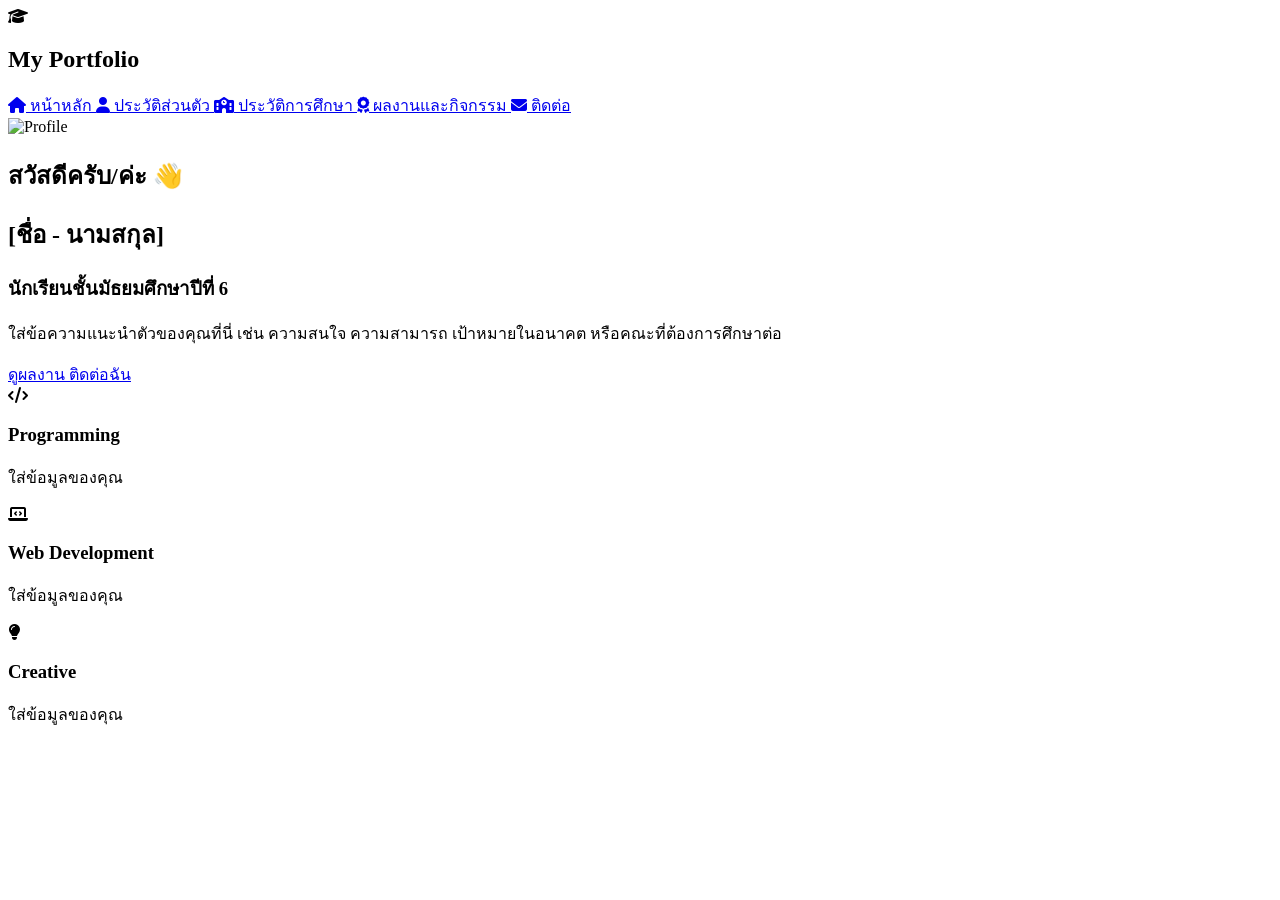
==== index.html @ 2b727867 "Update index.html" ====
<!DOCTYPE html>
<html lang="th">

<head>
    <meta charset="UTF-8">
    <meta name="viewport" content="width=device-width, initial-scale=1.0">

    <title>Portfolio | Home</title>

    <!-- Font ภาษาไทย -->
    <link href="https://fonts.googleapis.com/css2?family=Kanit:wght@300;400;500;700&display=swap" rel="stylesheet">

    <!-- Icon -->
    <link rel="stylesheet"
    href="https://cdnjs.cloudflare.com/ajax/libs/font-awesome/6.5.2/css/all.min.css">

    <!-- CSS -->
    <link rel="stylesheet" href="css/style.css">

</head>


<body>


<!-- พื้นหลังตัวเลข Animation -->
<div class="background-number"></div>



<!-- เมนูด้านซ้าย -->

<aside class="sidebar">


    <div class="logo">

        <i class="fa-solid fa-graduation-cap"></i>

        <h2>My Portfolio</h2>

    </div>



    <nav>


        <a href="index.html" class="active">

            <i class="fa-solid fa-house"></i>

            หน้าหลัก

        </a>



        <a href="profile.html">

            <i class="fa-solid fa-user"></i>

            ประวัติส่วนตัว

        </a>



        <a href="education.html">

            <i class="fa-solid fa-school"></i>

            ประวัติการศึกษา

        </a>



        <a href="portfolio.html">

            <i class="fa-solid fa-award"></i>

            ผลงานและกิจกรรม

        </a>



        <a href="contact.html">

            <i class="fa-solid fa-envelope"></i>

            ติดต่อ

        </a>


    </nav>


</aside>





<!-- เนื้อหาหลัก -->

<main class="content">



<section class="home">


<div class="profile-image">


<img src="images/profile.jpg"
alt="Profile">


</div>





<div class="intro">


<h1>
สวัสดีครับ/ค่ะ 👋
</h1>



<h2>
[ชื่อ - นามสกุล]
</h2>



<h3>
นักเรียนชั้นมัธยมศึกษาปีที่ 6
</h3>



<p>

ใส่ข้อความแนะนำตัวของคุณที่นี่

เช่น ความสนใจ ความสามารถ

เป้าหมายในอนาคต หรือคณะที่ต้องการศึกษาต่อ

</p>



<div class="button">


<a href="portfolio.html">
ดูผลงาน
</a>


<a href="contact.html">
ติดต่อฉัน
</a>


</div>


</div>


</section>






<section class="cards">



<div class="card">


<i class="fa-solid fa-code"></i>


<h3>
Programming
</h3>


<p>
ใส่ข้อมูลของคุณ
</p>


</div>





<div class="card">


<i class="fa-solid fa-laptop-code"></i>


<h3>
Web Development
</h3>


<p>
ใส่ข้อมูลของคุณ
</p>


</div>





<div class="card">


<i class="fa-solid fa-lightbulb"></i>


<h3>
Creative
</h3>


<p>
ใส่ข้อมูลของคุณ
</p>


</div>



</section>



</main>



<script src="js/script.js"></script>


</body>

</html>
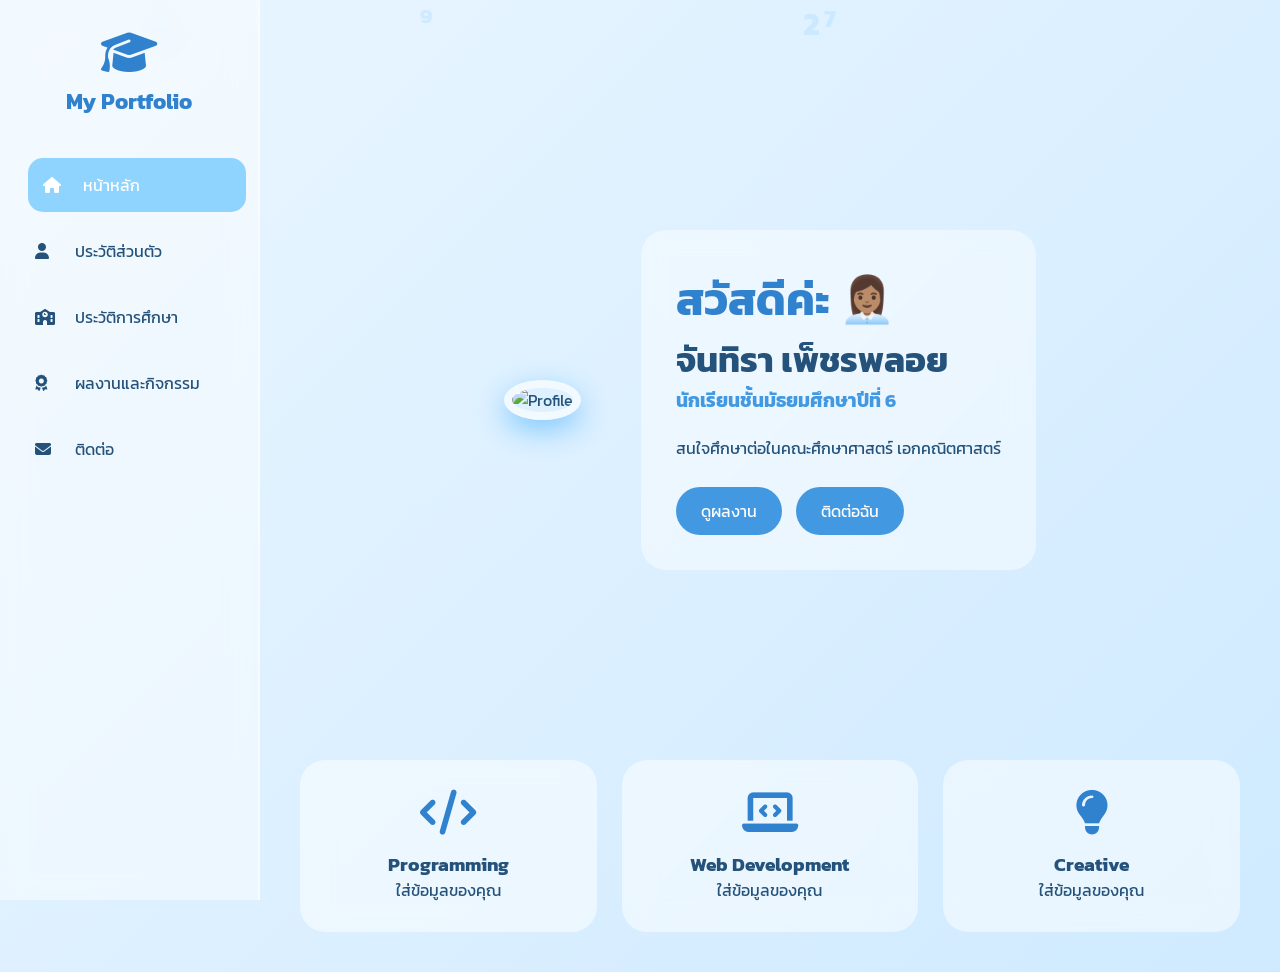
==== commit c8850e25: "Update index.html" ====
--- a/index.html
+++ b/index.html
@@ -130,13 +130,13 @@
 
 
 <h1>
-สวัสดีครับ/ค่ะ 👋
+สวัสดีค่ะ 👩🏽‍💼
 </h1>
 
 
 
 <h2>
-[ชื่อ - นามสกุล]
+จันทิรา เพ็ชรพลอย
 </h2>
 
 
@@ -149,11 +149,8 @@
 
 <p>
 
-ใส่ข้อความแนะนำตัวของคุณที่นี่
-
-เช่น ความสนใจ ความสามารถ
-
-เป้าหมายในอนาคต หรือคณะที่ต้องการศึกษาต่อ
+
+สนใจศึกษาต่อในคณะศึกษาศาสตร์ เอกคณิตศาสตร์
 
 </p>
 
--- a/css/style.css
+++ b/css/style.css
@@ -0,0 +1,795 @@
+/* =========================
+   ตั้งค่าพื้นฐานเว็บไซต์
+========================= */
+
+*{
+    margin:0;
+    padding:0;
+    box-sizing:border-box;
+    font-family:'Kanit', sans-serif;
+}
+
+
+body{
+
+    min-height:100vh;
+
+    background:
+
+    linear-gradient(
+        135deg,
+        #eaf6ff,
+        #cfeaff
+    );
+
+    color:#24527a;
+
+    overflow-x:hidden;
+
+}
+
+
+
+/* =========================
+   พื้นหลังตัวเลข
+========================= */
+
+.background-number{
+
+    position:fixed;
+
+    width:100%;
+
+    height:100%;
+
+    top:0;
+
+    left:0;
+
+    z-index:-1;
+
+    overflow:hidden;
+
+}
+
+
+
+.number{
+
+    position:absolute;
+
+    color:#5bb7ff;
+
+    opacity:0.15;
+
+    font-size:35px;
+
+    font-weight:bold;
+
+    animation:moveNumber linear infinite;
+
+}
+
+
+
+@keyframes moveNumber{
+
+
+0%{
+
+    transform:
+    translateY(100vh)
+    rotate(0deg);
+
+}
+
+
+100%{
+
+    transform:
+    translateY(-120vh)
+    rotate(360deg);
+
+}
+
+
+}
+
+
+
+/* =========================
+   Sidebar
+========================= */
+
+
+.sidebar{
+
+    position:fixed;
+
+    left:0;
+
+    top:0;
+
+    width:260px;
+
+    height:100vh;
+
+
+    background:
+
+    rgba(255,255,255,0.45);
+
+
+    backdrop-filter:blur(15px);
+
+
+    border-right:
+
+    2px solid rgba(255,255,255,0.5);
+
+
+    padding:30px 20px;
+
+
+    z-index:10;
+
+
+}
+
+
+
+.logo{
+
+    text-align:center;
+
+    color:#3182ce;
+
+    margin-bottom:40px;
+
+}
+
+
+.logo i{
+
+    font-size:45px;
+
+}
+
+
+
+.logo h2{
+
+    margin-top:10px;
+
+    font-size:22px;
+
+}
+
+
+
+
+
+/* เมนู */
+
+
+.sidebar nav a{
+
+
+    display:flex;
+
+    align-items:center;
+
+    gap:15px;
+
+
+    text-decoration:none;
+
+
+    color:#24527a;
+
+
+    padding:15px;
+
+
+    margin:12px 0;
+
+
+    border-radius:15px;
+
+
+    transition:.3s;
+
+
+}
+
+
+
+.sidebar nav a i{
+
+    width:25px;
+
+}
+
+
+
+.sidebar nav a:hover,
+
+.sidebar nav .active{
+
+
+    background:#8fd3ff;
+
+
+    color:white;
+
+
+    transform:translateX(8px);
+
+
+}
+
+
+
+/* =========================
+   เนื้อหาหลัก
+========================= */
+
+
+.content{
+
+
+    margin-left:260px;
+
+    padding:40px;
+
+
+}
+
+
+
+/* =========================
+   หน้า Home
+========================= */
+
+
+.home{
+
+
+    min-height:80vh;
+
+
+    display:flex;
+
+
+    align-items:center;
+
+
+    justify-content:center;
+
+
+    gap:60px;
+
+
+}
+
+
+
+
+.profile-image img{
+
+
+    width:260px;
+
+
+    height:260px;
+
+
+    object-fit:cover;
+
+
+    border-radius:50%;
+
+
+    border:
+
+    8px solid rgba(255,255,255,.6);
+
+
+    box-shadow:
+
+    0 10px 30px #7ec8ff;
+
+
+}
+
+
+
+.intro{
+
+
+    max-width:600px;
+
+
+    background:
+
+    rgba(255,255,255,.45);
+
+
+    padding:35px;
+
+
+    border-radius:25px;
+
+
+    backdrop-filter:blur(15px);
+
+
+}
+
+
+
+
+.intro h1{
+
+    color:#3182ce;
+
+    font-size:45px;
+
+}
+
+
+
+.intro h2{
+
+    font-size:35px;
+
+}
+
+
+
+.intro h3{
+
+    color:#4299e1;
+
+}
+
+
+
+.intro p{
+
+
+    margin-top:20px;
+
+    line-height:1.8;
+
+
+}
+
+
+
+
+
+/* =========================
+   ปุ่ม
+========================= */
+
+
+.button{
+
+
+    margin-top:25px;
+
+}
+
+
+
+.button a{
+
+
+    display:inline-block;
+
+
+    padding:12px 25px;
+
+
+    margin-right:10px;
+
+
+    border-radius:30px;
+
+
+    text-decoration:none;
+
+
+    background:#4299e1;
+
+
+    color:white;
+
+
+    transition:.3s;
+
+
+}
+
+
+
+.button a:hover{
+
+
+    background:#2b6cb0;
+
+
+    transform:translateY(-5px);
+
+
+}
+
+
+
+
+
+/* =========================
+   Card
+========================= */
+
+
+.cards{
+
+
+    display:grid;
+
+
+    grid-template-columns:
+
+    repeat(3,1fr);
+
+
+    gap:25px;
+
+
+}
+
+
+
+
+.card{
+
+
+    background:
+
+    rgba(255,255,255,.5);
+
+
+    backdrop-filter:blur(15px);
+
+
+    padding:30px;
+
+
+    border-radius:25px;
+
+
+    text-align:center;
+
+
+    transition:.3s;
+
+
+}
+
+
+
+
+.card:hover{
+
+
+    transform:
+
+    translateY(-10px);
+
+
+    box-shadow:
+
+    0 15px 30px #9ddcff;
+
+
+}
+
+
+
+.card i{
+
+
+    font-size:45px;
+
+
+    color:#3182ce;
+
+
+    margin-bottom:15px;
+
+
+}
+
+
+
+
+/* =========================
+   Responsive เบื้องต้น
+========================= */
+
+
+@media(max-width:900px){
+
+
+.sidebar{
+
+
+    width:80px;
+
+
+}
+
+
+.logo h2,
+
+.sidebar span{
+
+
+    display:none;
+
+
+}
+
+
+
+.content{
+
+
+    margin-left:80px;
+
+
+}
+
+
+
+.home{
+
+
+    flex-direction:column;
+
+
+}
+
+
+
+.cards{
+
+
+    grid-template-columns:1fr;
+
+
+}
+
+
+}
+/* ===========================
+   Portfolio
+=========================== */
+
+.portfolio-grid{
+    display:grid;
+    grid-template-columns:repeat(auto-fit,minmax(320px,1fr));
+    gap:30px;
+    margin-top:40px;
+}
+
+.portfolio-card{
+    background:rgba(255,255,255,.45);
+    backdrop-filter:blur(15px);
+    border-radius:20px;
+    overflow:hidden;
+    transition:.4s;
+    box-shadow:0 10px 30px rgba(0,0,0,.1);
+}
+
+.portfolio-card:hover{
+    transform:translateY(-10px);
+    box-shadow:0 15px 35px rgba(0,0,0,.15);
+}
+
+.portfolio-card img{
+    width:100%;
+    height:220px;
+    object-fit:cover;
+}
+
+.portfolio-text{
+    padding:20px;
+}
+
+.portfolio-text h2{
+    color:#2b6cb0;
+    margin-bottom:10px;
+}
+
+.portfolio-text p{
+    color:#555;
+    line-height:1.7;
+}
+
+.portfolio-text a{
+    display:inline-block;
+    margin-top:15px;
+    text-decoration:none;
+    background:#7ec8ff;
+    color:white;
+    padding:10px 20px;
+    border-radius:10px;
+    transition:.3s;
+}
+
+.portfolio-text a:hover{
+    background:#4aa8ff;
+}
+/* ===========================
+   Contact
+=========================== */
+
+.contact-grid{
+
+display:grid;
+
+grid-template-columns:repeat(auto-fit,minmax(250px,1fr));
+
+gap:25px;
+
+margin-top:40px;
+
+}
+
+
+
+.contact-card{
+
+background:rgba(255,255,255,.45);
+
+backdrop-filter:blur(15px);
+
+padding:30px;
+
+border-radius:20px;
+
+text-align:center;
+
+transition:.3s;
+
+box-shadow:0 8px 20px rgba(0,0,0,.1);
+
+}
+
+
+
+.contact-card:hover{
+
+transform:translateY(-10px);
+
+}
+
+
+
+.contact-card i{
+
+font-size:45px;
+
+color:#63b3ed;
+
+margin-bottom:15px;
+
+}
+
+
+
+.contact-card h2{
+
+margin-bottom:10px;
+
+}
+
+
+
+.contact-card p{
+
+color:#666;
+
+}
+/* ===========================
+   Contact Form
+=========================== */
+
+form{
+
+display:flex;
+
+flex-direction:column;
+
+gap:20px;
+
+margin-top:30px;
+
+}
+
+
+
+input,
+
+textarea{
+
+padding:15px;
+
+border:none;
+
+border-radius:12px;
+
+font-family:'Kanit',sans-serif;
+
+font-size:16px;
+
+background:#f4fbff;
+
+}
+
+
+
+textarea{
+
+resize:none;
+
+}
+
+
+
+button{
+
+padding:15px;
+
+border:none;
+
+border-radius:12px;
+
+background:#5cb8ff;
+
+color:white;
+
+font-size:18px;
+
+cursor:pointer;
+
+transition:.3s;
+
+}
+
+
+
+button:hover{
+
+background:#3399ff;
+
+}
+footer{
+
+margin-top:80px;
+
+text-align:center;
+
+padding:30px;
+
+color:#666;
+
+font-size:15px;
+
+}
+.portfolio-card
+input
+textarea
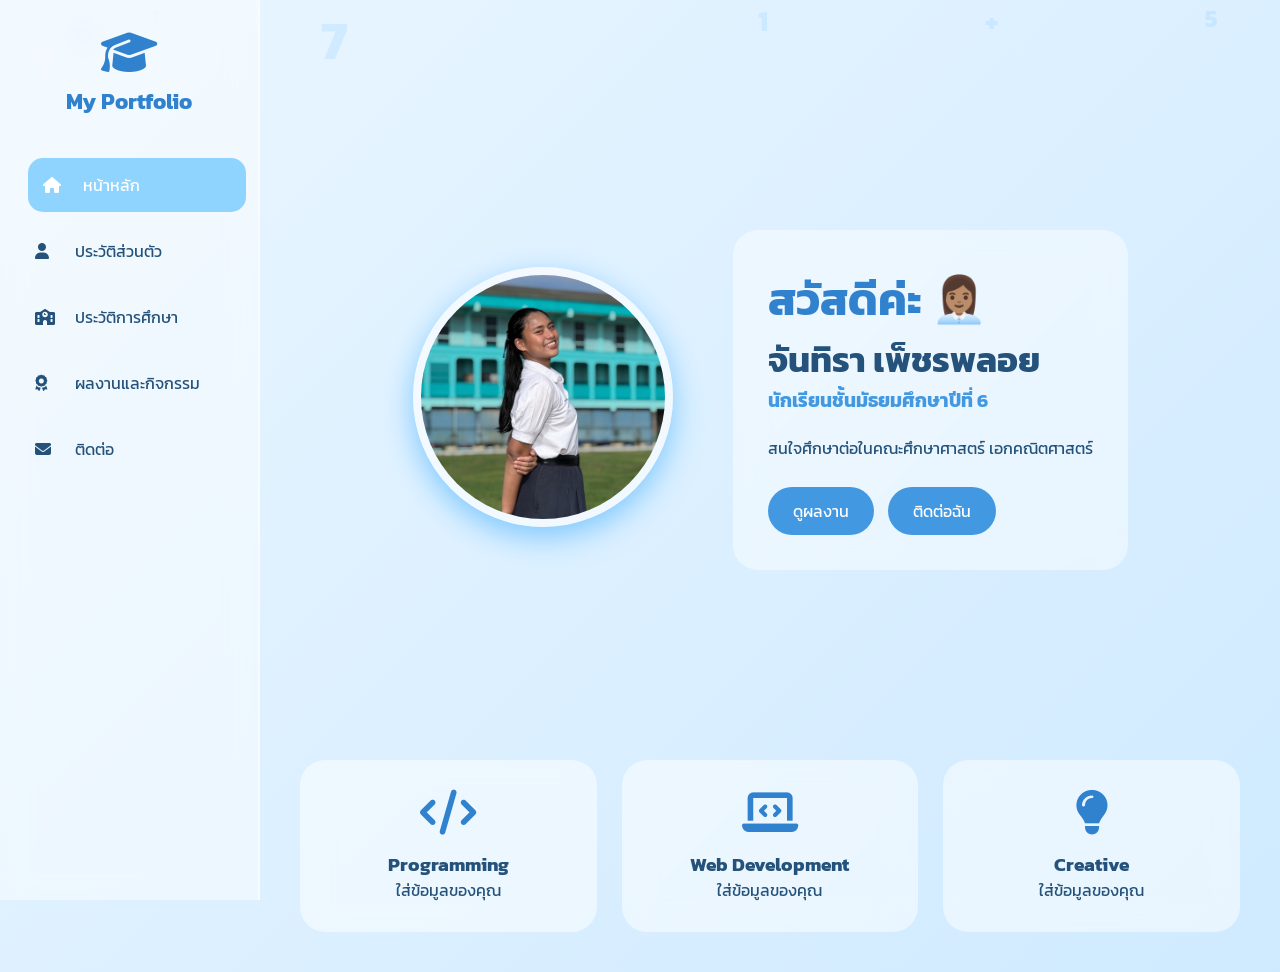
==== commit ee667d37: "Update index.html" ====
--- a/index.html
+++ b/index.html
@@ -116,7 +116,7 @@
 <div class="profile-image">
 
 
-<img src="images/profile.jpg"
+<img src="imge/IMG_0077.jpeg"
 alt="Profile">
 
 
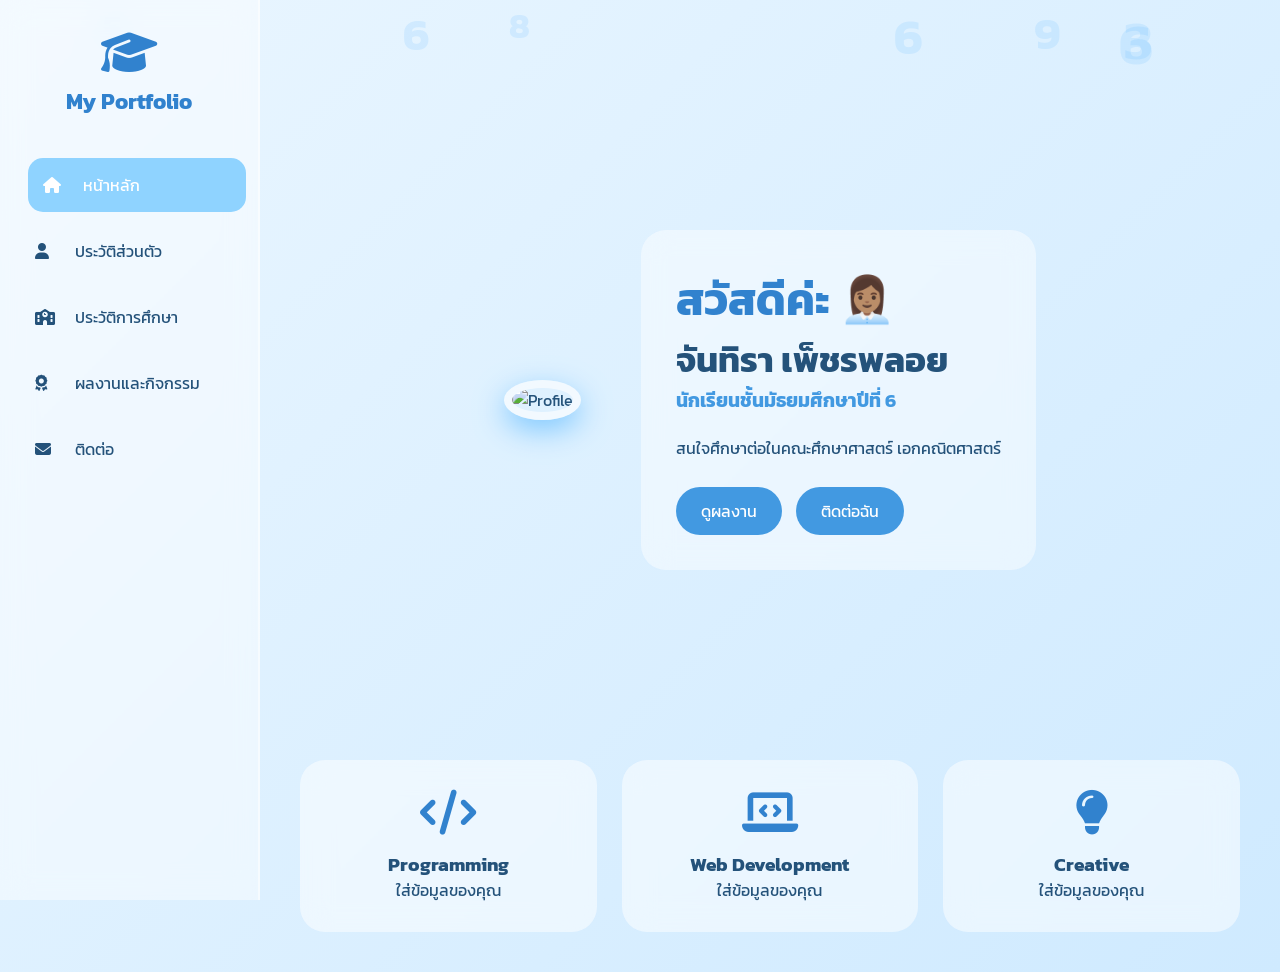
==== commit d40e8ec0: "Update index.html" ====
--- a/index.html
+++ b/index.html
@@ -116,7 +116,7 @@
 <div class="profile-image">
 
 
-<img src="imge/IMG_0077.jpeg"
+<img src="IMG_0077.jpeg"
 alt="Profile">
 
 
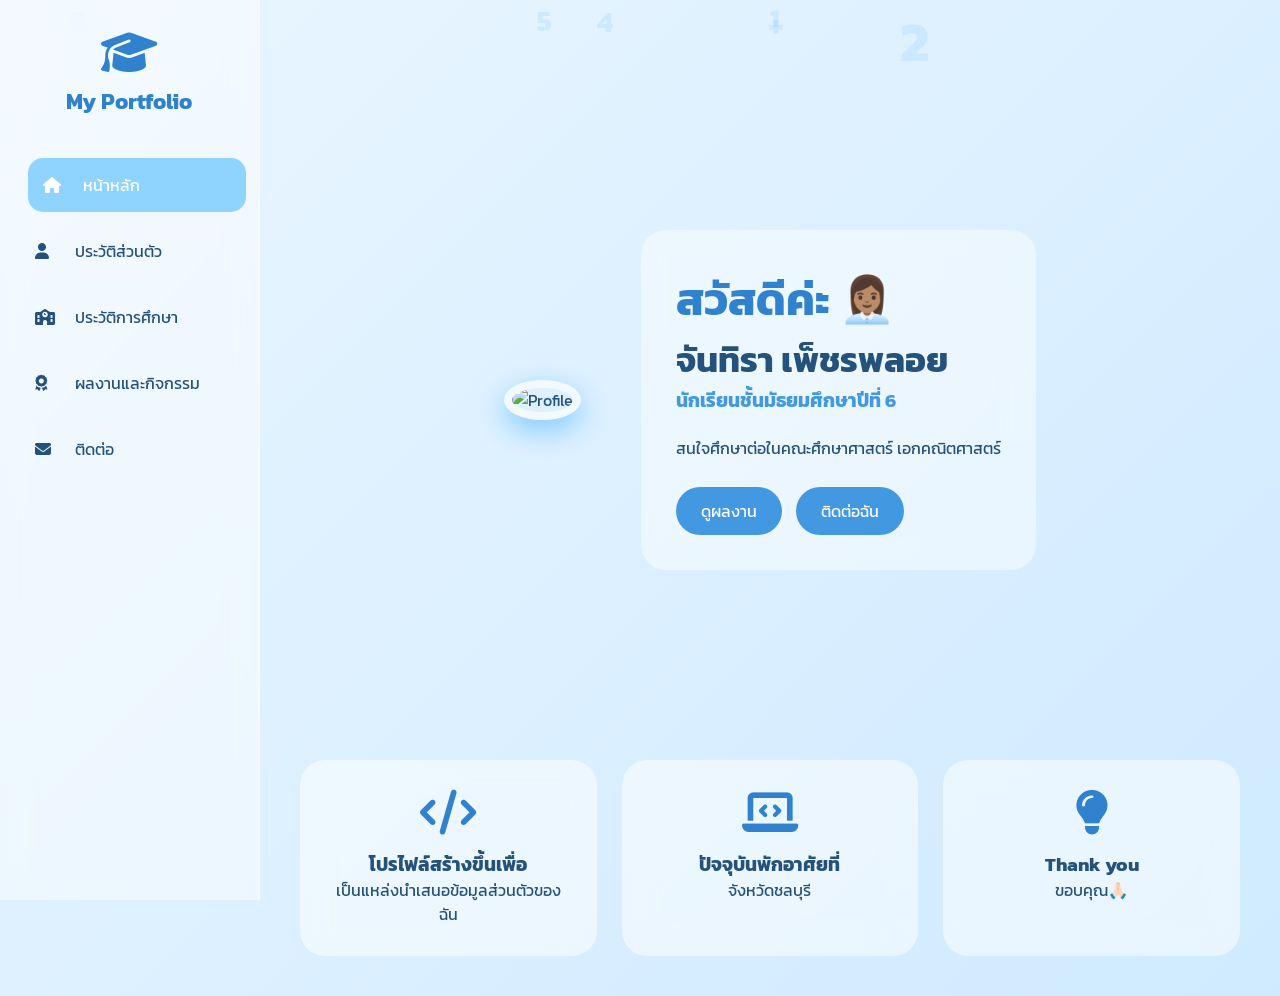
==== commit 8a7cdfd8: "Update index.html" ====
--- a/index.html
+++ b/index.html
@@ -193,12 +193,12 @@
 
 
 <h3>
-Programming
-</h3>
-
-
-<p>
-ใส่ข้อมูลของคุณ
+โปรไฟล์สร้างขึ้นเพื่อ
+</h3>
+
+
+<p>
+เป็นแหล่งนำเสนอข้อมูลส่วนตัวของฉัน
 </p>
 
 
@@ -215,12 +215,13 @@
 
 
 <h3>
-Web Development
-</h3>
-
-
-<p>
-ใส่ข้อมูลของคุณ
+ปัจจุบันพักอาศัยที่
+</h3>
+
+
+<p>
+จังหวัดชลบุรี
+
 </p>
 
 
@@ -237,12 +238,12 @@
 
 
 <h3>
-Creative
-</h3>
-
-
-<p>
-ใส่ข้อมูลของคุณ
+Thank you
+</h3>
+
+
+<p>
+ขอบคุณ🙏🏻
 </p>
 
 
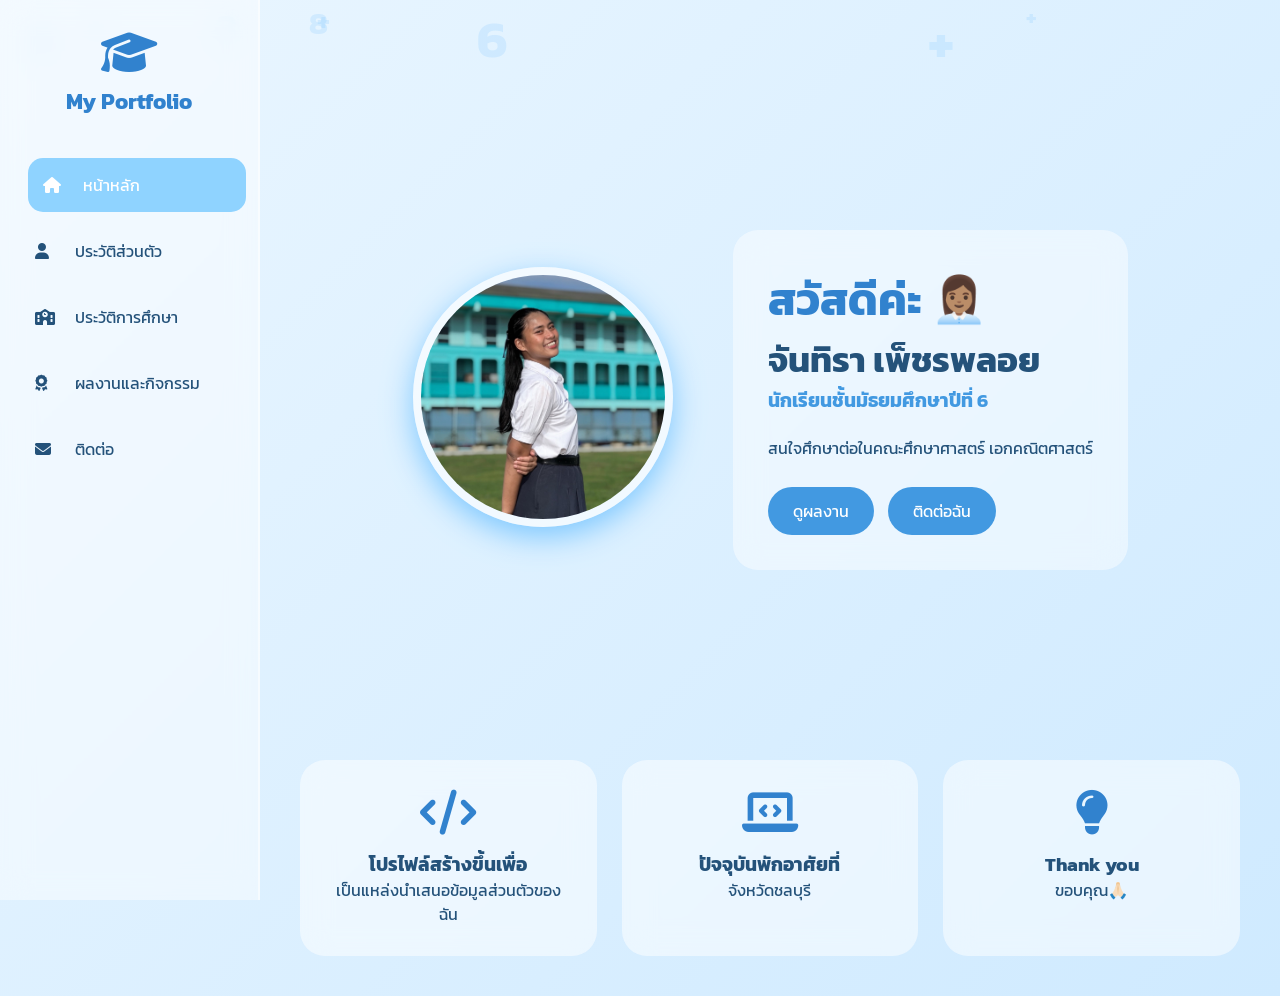
==== commit 9855d1ee: "Update index.html" ====
--- a/index.html
+++ b/index.html
@@ -116,7 +116,7 @@
 <div class="profile-image">
 
 
-<img src="IMG_0077.jpeg"
+<img src="imge/IMG_0077.jpeg"
 alt="Profile">
 
 
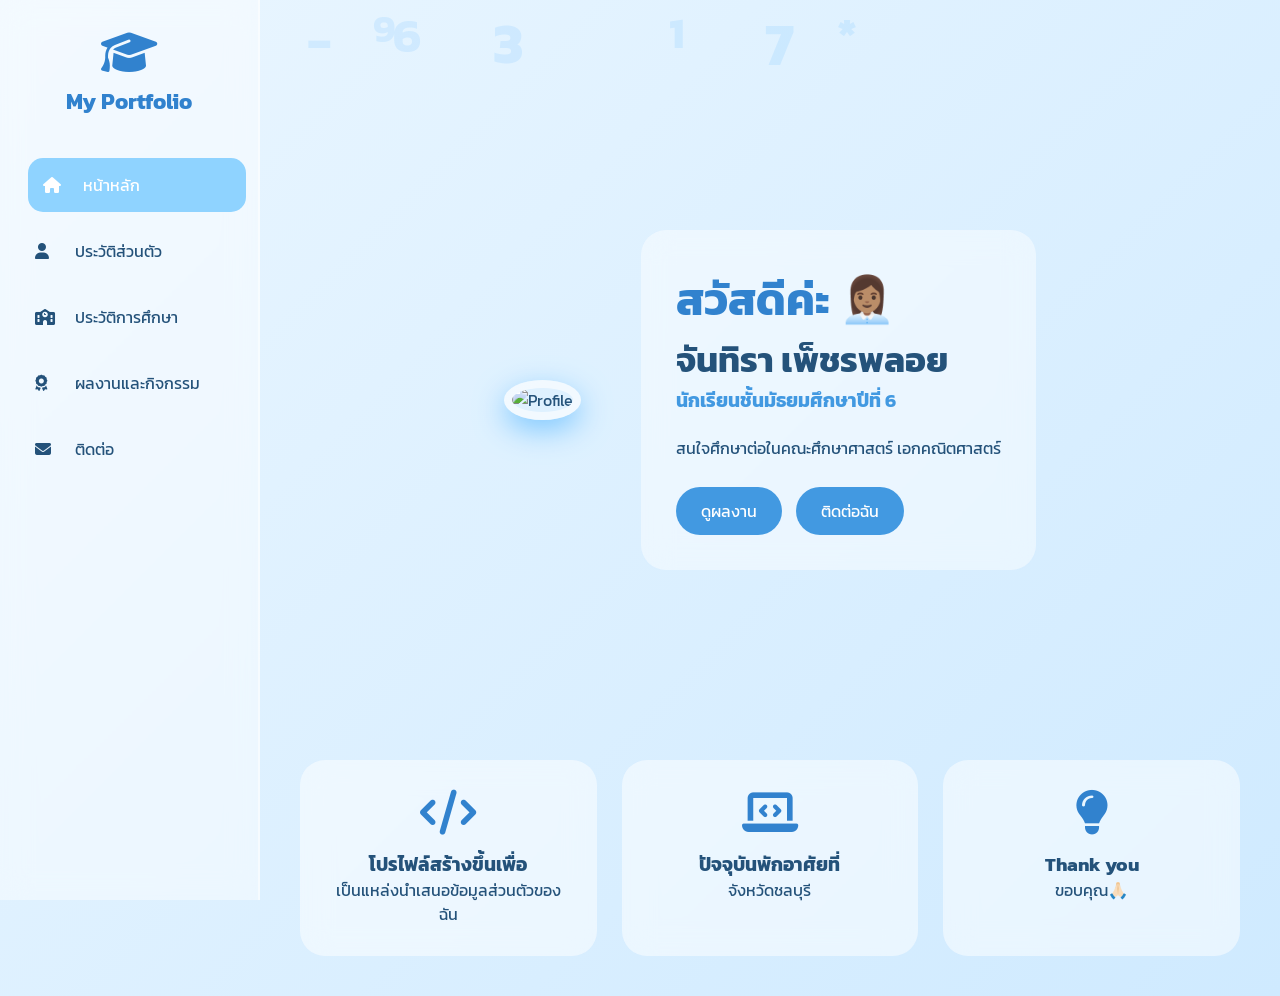
==== commit dff3abb2: "Update index.html" ====
--- a/index.html
+++ b/index.html
@@ -116,7 +116,7 @@
 <div class="profile-image">
 
 
-<img src="imge/IMG_0077.jpeg"
+<img src="IMG_0077.jpeg"
 alt="Profile">
 
 
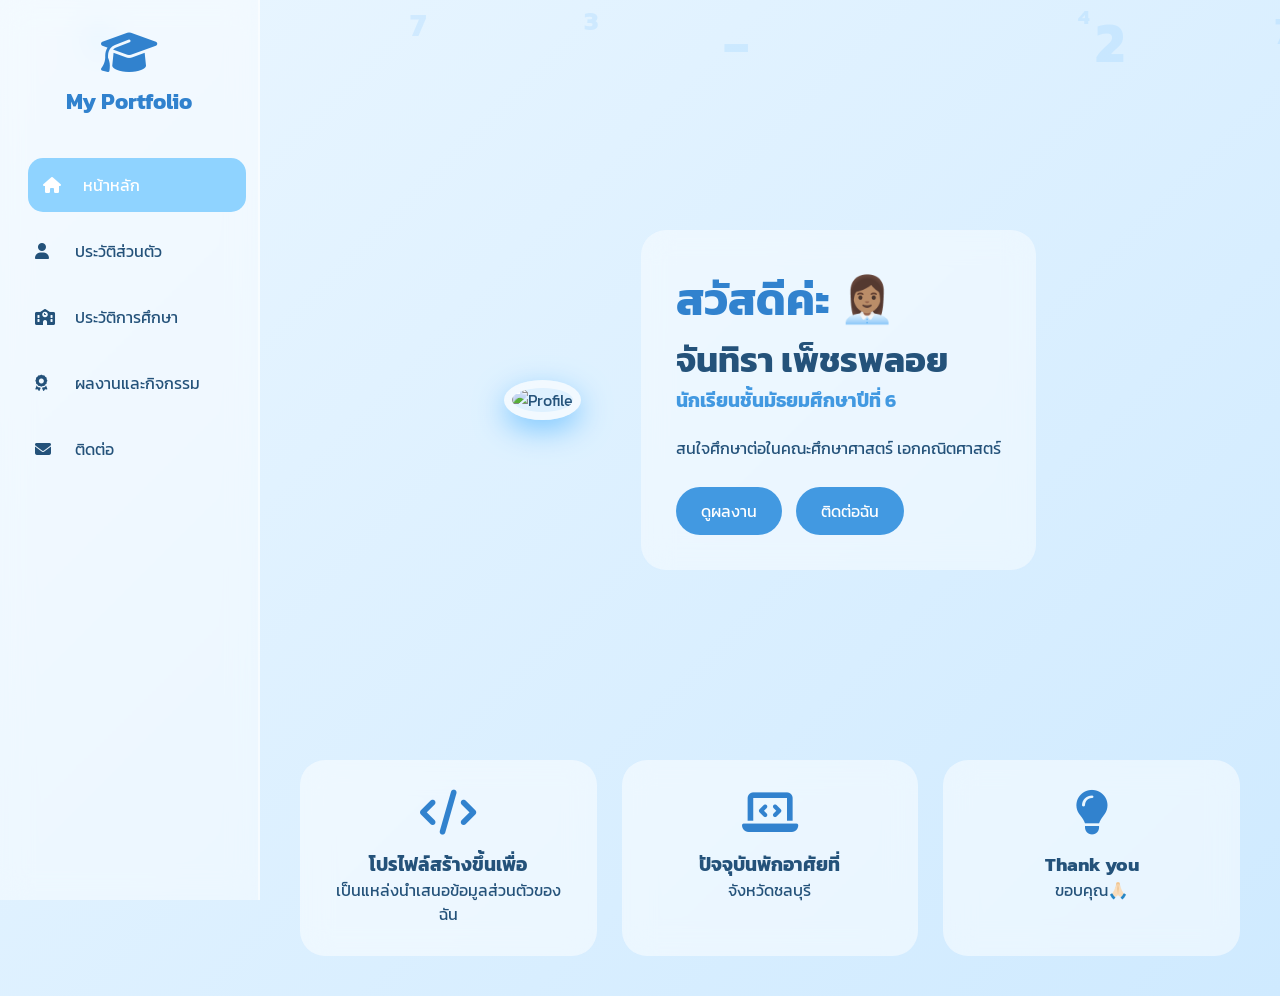
==== commit df43ac54: "Update index.html" ====
--- a/index.html
+++ b/index.html
@@ -116,7 +116,7 @@
 <div class="profile-image">
 
 
-<img src="IMG_0077.jpeg"
+<img src="IMG_0077.jpg"
 alt="Profile">
 
 
